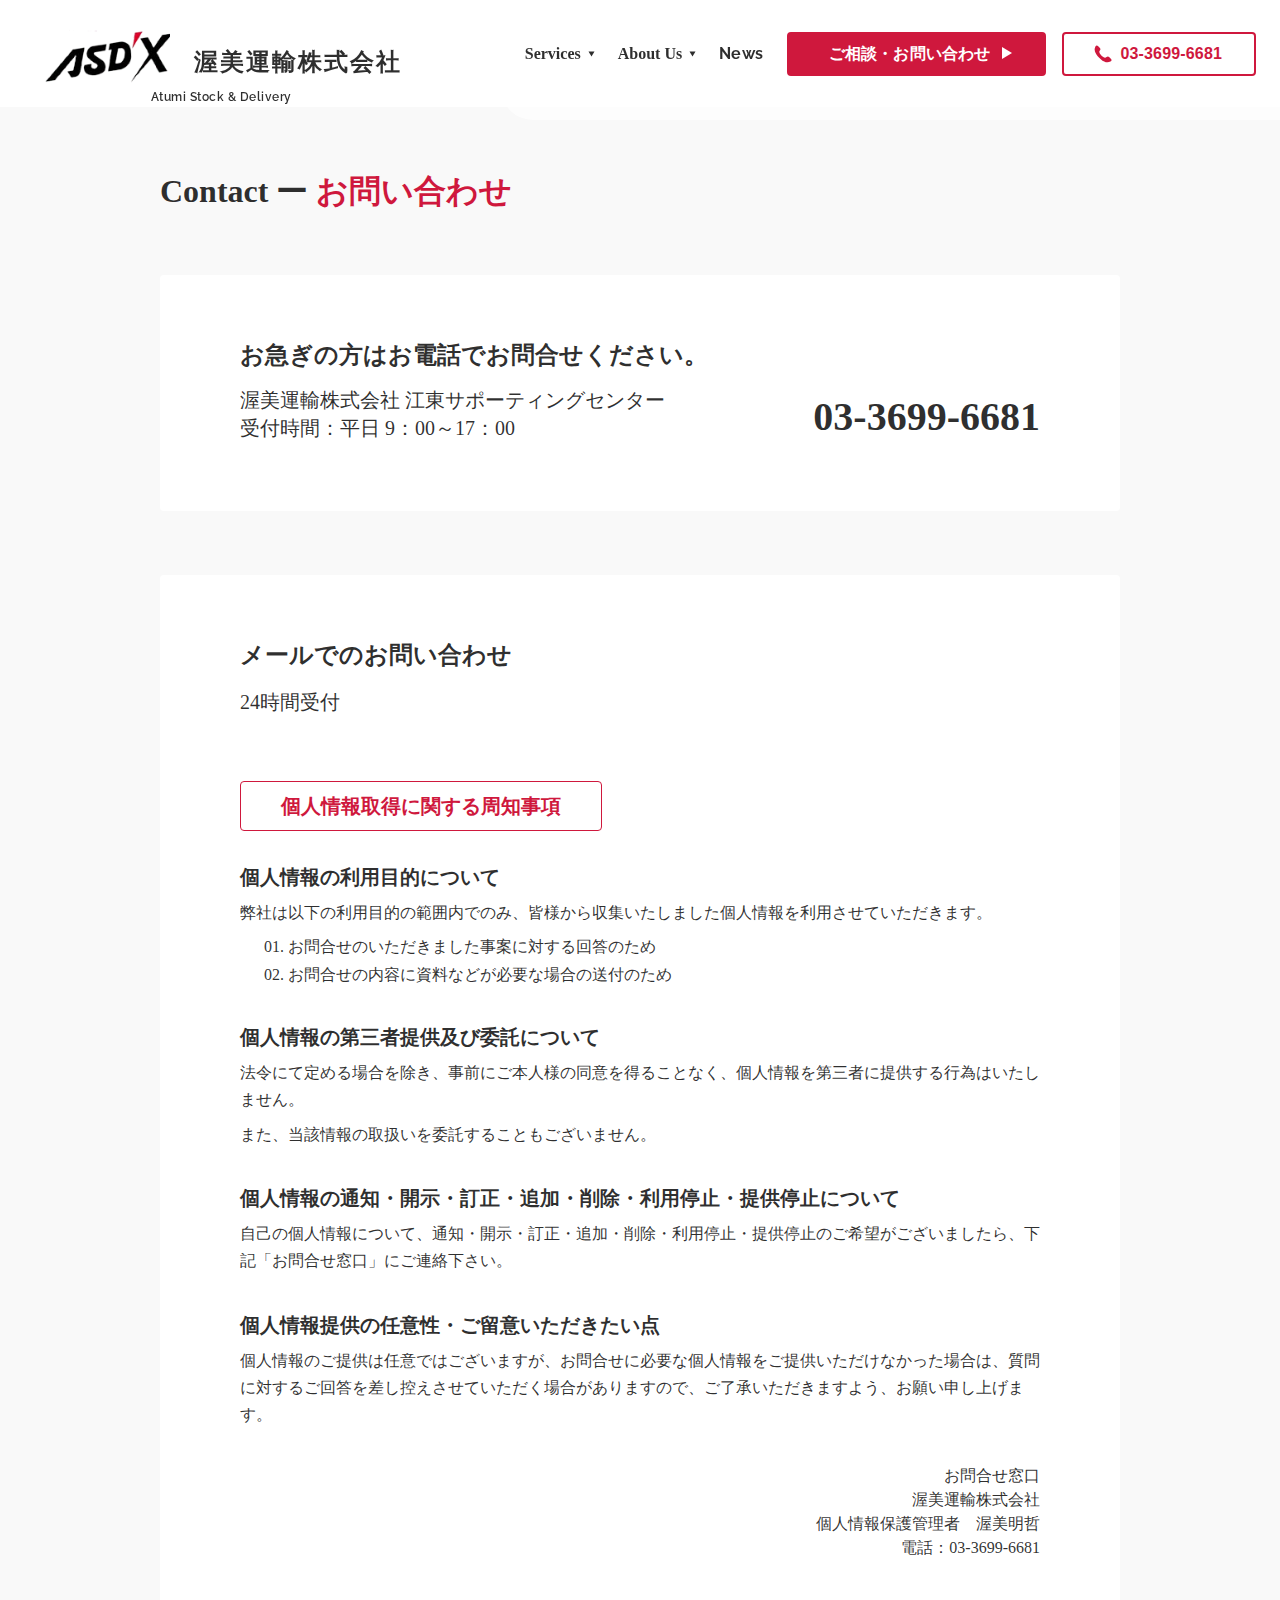
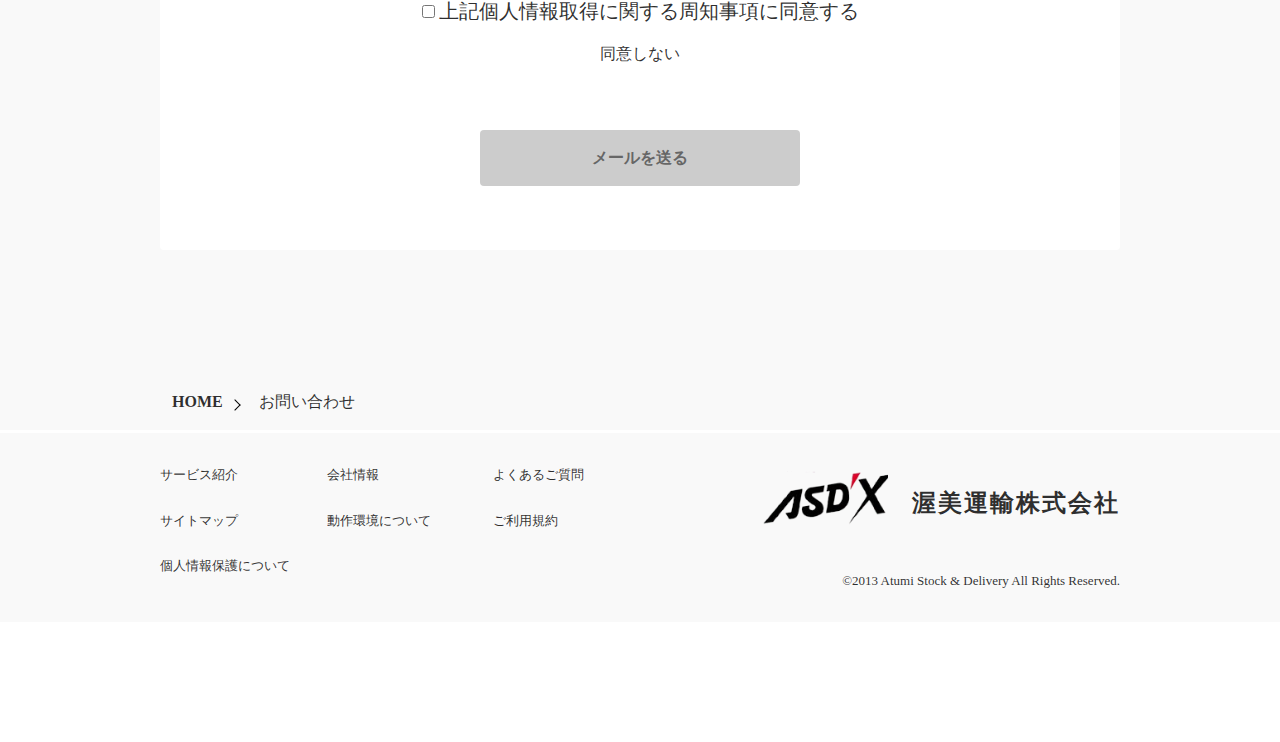
==== contact.html @ e39aa1f9 "Add faq and contact page." ====
<!DOCTYPE html>
<html lang="ja">
  <head>
    <meta charset="UTF-8" />
    <meta name="viewport" content="width=device-width, initial-scale=1.0" />
    <title>
      渥美運輸株式会社-ASD&#146;X 総合物流業 保管管理～梱包・発送（配送）まで
    </title>
    <link rel="stylesheet" href="css/style.css" />
  </head>
  <body>
    <header class="l-header">
      <a href="" class="c-headerLogo">
        <img
          class="c-headerLogo__img"
          src="img/logo.png"
          alt="渥美運輸株式会社-ASD&#146;X"
        />
        <span class="c-headerLogo__companyName">渥美運輸株式会社</span>
      </a>
      <nav class="c-headerNavPC" aria-label="PC用のメニュー" role="navigation">
        <ul class="c-headerNavPC__list">
          <li class="c-dropDownMenu">
            <button class="c-dropDownMenu__button">Services</button>

            <ul class="c-dropDownMenu__menu">
              <li class="c-dropDownMenu__list"><a href="#">サービス紹介</a></li>
              <li class="c-dropDownMenu__list">
                <a href="#">サービス提供実績</a>
              </li>
              <li class="c-dropDownMenu__list">
                <a href="#">交通安全への取り組み</a>
              </li>
            </ul>
          </li>
          <li class="c-dropDownMenu">
            <button class="c-dropDownMenu__button">About Us</button>
            <ul class="c-dropDownMenu__menu">
              <li class="c-dropDownMenu__list">
                <a href="#">ASD&#146;Xのミッション</a>
              </li>
              <li class="c-dropDownMenu__list"><a href="#">会社概要</a></li>
              <li class="c-dropDownMenu__list"><a href="#">沿革</a></li>
              <li class="c-dropDownMenu__list"><a href="#">採用情報</a></li>
            </ul>
          </li>
          <li><a href="">News</a></li>
          <li class="c-headerNavPC__buttons">
            <a href="/contact/" class="c-contactLink contact">ご相談・お問い合わせ</a>
            <a href="tel:03-3699-6681" class="c-contactLink tel"
              >03-3699-6681</a
            >
          </li>
        </ul>
      </nav>
      <button
        type="button"
        id="navButton"
        class="c-hamburgerNavButton"
        aria-expanded="false"
        aria-controls="headerNavSmart"
        aria-label="Toggle navigation"
      >
        <span class="c-hamburgerNavButton__bar"></span>
        <span class="c-hamburgerNavButton__bar"></span>
        <span class="c-hamburgerNavButton__bar"></span>
      </button>

      <nav
        id="headerNavSmart"
        class="c-headerNavSmart"
        aria-hidden="true"
        aria-label="スマートデバイス用のメニュー"
        role="navigation"
      >
        <div class="c-headerNavSmart__inner">
          <div class="c-headerNavSmart__buttons">
            <a href="/contact/" class="c-contactLink contact">ご相談・お問い合わせ</a>
            <a href="tel:03-3699-6681" class="c-contactLink tel"
              >03-3699-6681</a
            >
          </div>
          <ul class="c-headerNavSmart__mainLinks">
            <li class="c-accordionMenu">
              <h3 class="c-accordionMenu__header">
                <button
                  class="c-accordionMenu__trigger"
                  aria-controls="accordionMenu-services"
                  aria-expanded="false"
                >
                  Services<span class="c-accordionMenu__trigger-icon"></span>
                </button>
              </h3>
              <ul
                id="accordionMenu-services"
                class="c-accordionMenu__panel __close"
              >
                <li class="c-accordionMenu__panel-list">
                  <a href="#">サービス紹介</a>
                </li>
                <li class="c-accordionMenu__panel-list">
                  <a href="#">サービス提供実績</a>
                </li>
              </ul>
            </li>
            <li class="c-headerNavSmart__mainLinksList"><a href="">News</a></li>
            <li class="c-accordionMenu">
              <h3 class="c-accordionMenu__header">
                <button
                  class="c-accordionMenu__trigger"
                  aria-controls="accordionMenu-aboutUs"
                  aria-expanded="false"
                >
                  About Us<span class="c-accordionMenu__trigger-icon"></span>
                </button>
              </h3>
              <ul
                id="accordionMenu-aboutUs"
                class="c-accordionMenu__panel __close"
              >
                <li class="c-accordionMenu__panel-list">
                  <a href="#">ASD&#146;Xのミッション</a>
                </li>
                <li class="c-accordionMenu__panel-list">
                  <a href="#">会社概要</a>
                </li>
                <li class="c-accordionMenu__panel-list">
                  <a href="#">沿革</a>
                </li>
              </ul>
            </li>
          </ul>

          <ul class="c-headerNavSmart__subLinks">
            <li><a href="">よくあるご質問</a></li>
            <li><a href="">プライバシーポリシー</a></li>
            <li><a href="">採用情報</a></li>
          </ul>
        </div>
      </nav>
    </header>
    <main class="l-main">
      <section class="p-contact">
        <div class="l-container">
          <h1 class="p-contact-headding">
            Contact ー <span>お問い合わせ</span>
          </h1>
          <section class="p-contact__tel">
            <h2 class="p-contact__tel-headding">
              お急ぎの方はお電話でお問合せください。
            </h2>
            <div class="p-contact__tel-inner">
              <div class="p-contact__tel-reception">
                <p>渥美運輸株式会社 <br>江東サポーティングセンター</p>
                <p>受付時間：平日 9：00～17：00</p>
              </div>
              <div class="p-contact__tel-number">
                <a href="tel:03-3699-6681">03-3699-6681</a>
              </div>
            </div>
          </section>
          <section class="p-contact__mail">
            <h2 class="p-contact__mail-headding">
              メールでのお問い合わせ
            </h2>
            <div class="p-contact__mail-businessHour">24時間受付</div>
            <article class="p-contact__mail-policy">
              <h3 class="p-contact__mail-policy-heading">個人情報取得に関する周知事項</h3>
              <section>
                <h3>個人情報の利用目的について</h3>
                <p>弊社は以下の利用目的の範囲内でのみ、皆様から収集いたしました個人情報を利用させていただきます。</p>
                <ol>
                  <li>お問合せのいただきました事案に対する回答のため</li>
                  <li>お問合せの内容に資料などが必要な場合の送付のため</li>
                </ol>
              </section>
              <section>
                <h3>個人情報の第三者提供及び委託について</h3>
                <p>法令にて定める場合を除き、事前にご本人様の同意を得ることなく、個人情報を第三者に提供する行為はいたしません。</p>
                <p>また、当該情報の取扱いを委託することもございません。</p>
              </section>
              <section>
                <h3>個人情報の通知・開示・訂正・追加・削除・利用停止・提供停止について</h3>
                <p>自己の個人情報について、通知・開示・訂正・追加・削除・利用停止・提供停止のご希望がございましたら、下記「お問合せ窓口」にご連絡下さい。</p>
              </section>
              <section>
                <h3>個人情報提供の任意性・ご留意いただきたい点</h3>
                <p>個人情報のご提供は任意ではございますが、お問合せに必要な個人情報をご提供いただけなかった場合は、質問に対するご回答を差し控えさせていただく場合がありますので、ご了承いただきますよう、お願い申し上げます。<br></p>
              </section>
              <section style="text-align: right;">
                お問合せ窓口<br>
                渥美運輸株式会社<br>
                個人情報保護管理者　渥美明哲<br>
                電話：03-3699-6681<br>
              </section>
            </article>
            <div class="p-contact__mail-agreement">
              <div class="p-contact__mail-agreement-agree">
                <input id="agreement" type="checkbox" aria-describedby="agreementLabel">
                <label id="agreementLabel" for="agreement">上記個人情報取得に関する周知事項に同意する</label>
              </div>
              <div class="p-contact__mail-agreement-disagree">
                <a href="/">同意しない</a>
              </div>
            </div>
            <div class="p-contact__mail-send">
              <a href="mailto:customer@asdx.co.jp" class="p-contact__mail-send-button --disabled" id="sendButton" aria-disabled="true">メールを送る</a>
            </div>
          </section>
        </div>
      </section>
      <section class="p-contact__breadcrumb">
        <div class="l-container">
          <ul class="c-breadcrumb">
            <li><a href="http://asdx.co.local">HOME</a></li>
            <li>お問い合わせ</li>
          </ul>
          <script type="application/ld+json">{"@context":"http:\/\/schema.org","@type":"BreadcrumbList","itemListElement":[{"@type":"ListItem","position":1,"item":{"@id":"http:\/\/asdx.co.local","name":"HOME"}}]}</script>    
        </div>
      </section>
    </main>
    <footer class="l-footer">
      <div class="l-container">
        <div class="l-footer__row">
          <ul class="l-footer__nav">
            <li><a href="/product">サービス紹介</a></li>
            <li>
              <a href="/7premium">会社情報</a>
            </li>
            <li><a href="/faq">よくあるご質問</a></li>
            <li><a href="/sitemap">サイトマップ</a></li>
            <li><a href="/guide">動作環境について</a></li>
            <li><a href="/term">ご利用規約</a></li>
            <li>
              <a href="/privacy.html" target="_blank" rel="noopener"
                >個人情報保護について</a
              >
            </li>
          </ul>
          <div>
            <div class="l-footer__logo">
              <img
                class="c-headerLogo__img"
                src="img/logo.png"
                alt="渥美運輸株式会社-ASD&#146;X"
              /><span class="c-headerLogo__companyName">渥美運輸株式会社</span>
            </div>
            <p class="l-footer__copyright">
              ©2013 Atumi Stock & Delivery All Rights Reserved.
            </p>
          </div>
        </div>
      </div>
    </footer>
    <script
      src="https://code.jquery.com/jquery-3.7.1.slim.min.js"
      integrity="sha256-kmHvs0B+OpCW5GVHUNjv9rOmY0IvSIRcf7zGUDTDQM8="
      crossorigin="anonymous"
    ></script>
    <script src="js/lazysizes.min.js"></script>
    <script>
      $(function() {
        // Header vissibility controls
        let lastScrollTop = 0;

        $(window).scroll(function() {
          let currentScroll = $(this).scrollTop();

          if (currentScroll > lastScrollTop) {
            // 下にスクロールしている場合はヘッダーを非表示にする
            $(".l-header").addClass("hidden");
          } else {
            // 上にスクロールしている場合はヘッダーを表示する
            $(".l-header").removeClass("hidden");
          }

          lastScrollTop = currentScroll <= 0 ? 0 : currentScroll;
        });

        // Navigation controls
        const navButton = $("#navButton");
        const headerNavSmart = $("#headerNavSmart");

        navButton.on("click", function() {
          const expanded =
            navButton.attr("aria-expanded") === "true" ? "false" : "true";

          navButton.attr("aria-expanded", expanded);
          headerNavSmart.css("display", "block");

          headerNavSmart.attr(
            "aria-hidden",
            expanded === "true" ? "false" : "true"
          );
          if (expanded === "true") {
            $("body").addClass("modal-open");
          } else {
            $("body").removeClass("modal-open");
          }
        });

        $(".c-dropDownMenu__button")
          .focus(function() {
            $(this).siblings(".c-dropDownMenu__menu").addClass("focused");
          })
          .blur(function() {
            $(this).siblings(".c-dropDownMenu__menu").removeClass("focused");
          });

        // サブメニュー用
        $(".c-dropDownMenu__menu a")
          .focus(function() {
            $(this).parents(".c-dropDownMenu__menu").addClass("focused");
          })
          .blur(function() {
            $(this).parents(".c-dropDownMenu__menu").removeClass("focused");
          });

        $(".c-accordionMenu__trigger").on("click", function() {
          const controls = $(this).attr("aria-controls");
          const panel = $("#" + controls);
          const isOpen = $(this).attr("aria-expanded") === "true";

          if (isOpen) {
            // アコーディオンを閉じる
            $(this).attr("aria-expanded", "false");
            panel.addClass("__close");
          } else {
            // アコーディオンを開く
            $(this).attr("aria-expanded", "true");
            panel.removeClass("__close");
          }
        });
        $(".p-faq__list-accordion-trigger").on("click", function() {
          const controls = $(this).attr("aria-controls");
          const panel = $("#" + controls);
          const isOpen = $(this).attr("aria-expanded") === "true";

          if (isOpen) {
            // アコーディオンを閉じる
            $(this).attr("aria-expanded", "false");
            panel.addClass("--closed");
          } else {
            // アコーディオンを開く
            $(this).attr("aria-expanded", "true");
            panel.removeClass("--closed");
          }
        });

        // FAQ フラグを取得
        const questionId = getHashParam();
        if (questionId) {
          // フラグとaria-controlsが同じ値を持つボタンをクリックする
          $('button[aria-controls="' + questionId + '"]').click();
        }

        // メール同意ボタン
        const agreementCheckbox = $('#agreement');
        const sendButton = $('#sendButton');

        function updateAgreeButtonState() {
          if (agreementCheckbox.is(':checked')) {
            sendButton.removeClass('--disabled');
            sendButton.attr('href', 'mailto:customer@asdx.co.jp');
            sendButton.attr('aria-disabled', 'false');
          } else {
            sendButton.addClass('--disabled');
            sendButton.removeAttr('href');
            sendButton.attr('aria-disabled', 'true');
          }
        }

        agreementCheckbox.on('change', updateAgreeButtonState);
      });

      function getHashParam() {
        return window.location.hash.substring(1); // 先頭の#を削除して取得
      }
    </script>

  </body>
</html>
---- css/style.css ----
.c-accordionMenu {
  width: 100%;
  border-bottom: 1px solid #fff;
  margin-bottom: var(--base-size-12);
  position: relative;
}
.c-accordionMenu__header {
  font-weight: normal;
  font-size: var(--base-size-16);
}
.c-accordionMenu__panel {
  display: flex;
  height: auto;
  opacity: 1;
  visibility: visible;
  flex-direction: column;
  padding-left: var(--base-size-12);
}
.c-accordionMenu__panel-list {
  margin-bottom: var(--base-size-12);
}
.c-accordionMenu__panel-list a {
  color: #fff;
  font-size: var(--base-size-12);
  text-decoration: none;
}
.c-accordionMenu__panel.__close {
  height: 0;
  opacity: 0;
  visibility: hidden;
}
.c-accordionMenu__trigger {
  position: relative;
  color: #fff;
  width: 100%;
  height: 65px;
}
.c-accordionMenu__trigger-icon {
  position: absolute;
  top: 0;
  right: 1rem;
  bottom: 0;
  width: 10px;
  height: 10px;
  margin: auto;
  border: solid #fff;
  border-width: 2px 2px 0 0;
  transform: rotate(-45deg);
}
.c-accordionMenu__trigger[aria-expanded=true] .c-accordionMenu__trigger-icon {
  transform: rotate(135deg);
}

.c-breadcrumb {
  list-style: none;
  margin-top: var(--base-size-12);
}
.c-breadcrumb li {
  display: inline;
  position: relative;
}
.c-breadcrumb li:not(:last-child) {
  margin-right: var(--base-size-32);
  font-weight: 600;
}
.c-breadcrumb li:not(:last-child)::after {
  content: "";
  position: absolute;
  right: -16px;
  top: 8px;
  transform: translateY(-40%);
  width: var(--base-size-8);
  height: var(--base-size-8);
  border: solid #000;
  border-width: 1px 1px 0 0;
  transform: rotate(45deg);
}
.c-breadcrumb li a {
  color: inherit;
  text-decoration: none;
}

.c-button__link-cv {
  display: inline-block;
  text-align: center;
  vertical-align: middle;
  text-decoration: none;
  width: 420px;
  padding: var(--base-size-32) var(--base-size-64);
  font-size: var(--base-size-24);
  font-weight: bold;
  background-color: var(--c-bg-base);
  border-radius: var(--rounded-xs);
  border: 2px solid var(--c-border-lightest);
  color: var(--c-text-link-primary);
  cursor: pointer;
  position: relative;
  overflow: hidden;
  z-index: 1;
}
.c-button__link-cv::before {
  content: "";
  position: absolute;
  left: 0;
  top: 0;
  width: 100%;
  height: 100%;
  background-color: var(--c-general-primary);
  transform: translateX(-100%);
  transition: all 0.3s;
  z-index: -1;
}
.c-button__link-cv:hover, .c-button__link-cv:active, .c-button__link-cv:focus {
  color: var(--c-text-low-priority);
  border: 2px solid var(--c-border-lightest);
}
.c-button__link-cv:hover:before, .c-button__link-cv:active:before, .c-button__link-cv:focus:before {
  transform: translateX(0);
}
@media (max-width: 767px) {
  .c-button__link-cv {
    width: 100%;
  }
}
.c-button__link-white {
  padding: var(--base-size-16);
  text-decoration: none;
  border-radius: var(--rounded-xs);
  border: 1px solid var(--c-bg-secondary);
  height: var(--base-size-80);
  transition: all 0.25s ease;
  text-align: center;
  font-weight: 500;
}
.c-button__link-white span {
  font-weight: 600;
  word-spacing: nowrap;
  line-height: var(--base-size-48);
}
@media (max-width: 767px) {
  .c-button__link-white span {
    font-size: var(--base-size-12);
    line-height: var(--base-size-36);
  }
}
@media (max-width: 767px) {
  .c-button__link-white {
    padding: var(--base-size-12);
    height: var(--base-size-64);
  }
}
.c-button__link-white:hover {
  background-color: var(--c-bext-body);
}
.c-button__link-white:hover span {
  color: var(--c-text-low-priority) !important;
}
.c-button__link-textBox {
  cursor: pointer;
  display: inline-block;
  background-color: var(--c-bg-base);
  border-radius: var(--rounded-xs);
  box-shadow: 0 0 3px 2px var(--c-focus-shadow);
  padding: var(--base-size-12) var(--base-size-40) var(--base-size-12) var(--base-size-12);
  position: relative;
}
.c-button__link-textBox a {
  display: flex;
  text-decoration: none;
  align-items: center;
  justify-content: start;
}
.c-button__link-textBox-text {
  letter-spacing: 0.05em;
  overflow: hidden !important;
  display: -webkit-box;
  line-height: 2;
  text-overflow: ellipsis;
  -webkit-box-orient: vertical;
  -webkit-line-clamp: 2;
  box-sizing: border-box;
}
.c-button__link-textBox::after {
  content: "";
  position: absolute;
  right: var(--base-size-20);
  top: 45%;
  transform: translateY(-45%);
  width: 10px;
  height: 10px;
  border: solid #000;
  border-width: 2px 2px 0 0;
  transform: rotate(45deg);
}
.c-button__link-textBox:hover, .c-button__link-textBox:active, .c-button__link-textBox:focus {
  box-shadow: 0 0 6px 4px var(--c-focus-shadow);
}
.c-button__link-viewMore {
  display: inline-block;
  text-align: center;
  vertical-align: middle;
  text-decoration: none;
  padding: var(--base-size-16) var(--base-size-64);
  font-weight: bold;
  background-color: var(--c-bg-base);
  border: 2px solid var(--c-general-primary);
  border-radius: var(--rounded-xs);
  color: var(--c-text-link-primary);
  cursor: pointer;
  position: relative;
  overflow: hidden;
  z-index: 1;
  width: 320px;
}
.c-button__link-viewMore::before {
  content: "";
  position: absolute;
  left: 0;
  top: 0;
  width: 100%;
  height: 100%;
  background-color: var(--c-general-primary);
  transform: translateX(-100%);
  transition: all 0.3s;
  z-index: -1;
}
.c-button__link-viewMore:hover {
  color: #fff;
}
.c-button__link-viewMore:hover:before {
  transform: translateX(0);
}
@media (max-width: 767px) {
  .c-button__link-viewMore {
    width: 100%;
  }
}

.c-contactLink {
  display: inline-block;
  border-radius: var(--rounded-xs);
  cursor: pointer;
  white-space: nowrap;
}
.c-contactLink.contact, .c-contactLink.tel {
  text-decoration: none;
  text-align: center;
  font-family: sans-serif;
  border: 2px solid;
}
.c-contactLink.contact {
  color: var(--c-button-secondary);
  background-color: var(--c-button-primary);
  border-color: var(--c-button-primary);
  padding: 0.5em 2em 0.5em 2.5em;
}
.c-contactLink.contact::after {
  content: "";
  display: inline-block;
  line-height: 1;
  width: 0;
  height: 0;
  border-style: solid;
  border-color: transparent;
  border-width: 0.375em 0.64952em;
  border-left-color: currentColor;
  border-right: 0;
  margin-left: var(--base-size-12);
}
.c-contactLink.tel {
  color: var(--c-button-primary);
  background-color: var(--c-button-secondary);
  border-color: var(--c-button-primary);
  padding: 0.5em 2em 0.5em 3.5em;
  position: relative;
}
.c-contactLink.tel::before {
  content: "";
  display: inline-block;
  width: 20px;
  height: 20px;
  background-image: url("../img/telephone.svg");
  position: absolute;
  left: 15%;
  transform: translateX(-15%);
  top: 50%;
  transform: translateY(-50%);
}
.c-contactLink.tel::after {
  content: "";
  display: none;
}
.c-contactLink:hover {
  opacity: 0.7;
}
@media (max-width: 1119px) {
  .c-contactLink.contact, .c-contactLink.tel {
    border-radius: var(--rounded-xs);
    font-size: var(--base-size-12);
  }
  .c-contactLink.tel::before {
    width: var(--base-size-16);
    height: var(--base-size-16);
  }
}
@media (max-width: 991px) {
  .c-contactLink.contact {
    padding: 0.5em 2em 0.5em 2em;
  }
  .c-contactLink.contact::after {
    content: "";
    display: none;
  }
}

.c-dropDownMenu__button::after {
  content: "";
  display: inline-block;
  line-height: 1;
  width: 0;
  height: 0;
  border-style: solid;
  border-color: transparent;
  border-width: 0.1875em 0.32476em;
  border-left-color: currentColor;
  border-right: 0;
  margin-left: var(--base-size-8);
  position: relative;
  bottom: 2px;
  transform: rotate(90deg);
}
.c-dropDownMenu__list {
  margin: 0 var(--base-size-24);
  position: relative;
}
.c-dropDownMenu__list:not(:last-child)::after {
  content: "";
  position: absolute;
  width: 1px;
  height: var(--base-size-24);
  right: -32px;
  transform: rotate(32deg);
  background-color: var(--c-neutral-border);
}
.c-dropDownMenu__list:hover, .c-dropDownMenu__list:focus {
  opacity: 0.8;
}
.c-dropDownMenu:hover ul, .c-dropDownMenu:focus ul, .c-dropDownMenuul.focused {
  opacity: 1;
  visibility: visible;
}
.c-dropDownMenu__menu {
  background-color: #ffffff;
  border-radius: 0 0 var(--rounded-sm) var(--rounded-sm);
  display: flex !important;
  justify-content: center;
  padding: var(--base-size-24) var(--base-size-32);
  position: absolute;
  opacity: 0;
  top: var(--base-size-64);
  transition: 0.6s;
  visibility: hidden;
}
.c-dropDownMenu__menu:hover, .c-dropDownMenu__menu:focus, .c-dropDownMenu__menu.focused {
  opacity: 1;
  visibility: visible;
}
.c-dropDownMenu__menu::before {
  content: "";
  width: var(--base-size-36);
  height: 1px;
  top: 0;
  left: var(--base-size-24);
  transform: rotate(45deg);
  background-color: var(--c-general-primary);
  position: absolute;
}
@media (max-width: 1119px) {
  .c-dropDownMenu__list {
    font-size: var(--base-size-12);
    margin: 0 var(--base-size-12);
  }
  .c-dropDownMenu__list:not(:last-child)::after {
    content: "";
    height: var(--base-size-16);
    top: 4px;
    right: -20px;
    transform: rotate(32deg);
    background-color: var(--c-neutral-border);
  }
  .c-dropDownMenu__menu {
    padding: var(--base-size-24) var(--base-size-16);
  }
}

.c-headerLogo {
  align-items: center;
  display: flex;
  margin-left: var(--base-size-40);
  margin-top: var(--base-size-24);
  position: relative;
  text-decoration: none;
}
.c-headerLogo__companyName {
  display: inline-block;
  font-size: var(--base-size-24);
  font-weight: 600;
  letter-spacing: 2px;
  white-space: nowrap;
}
.c-headerLogo__img {
  display: inline-block;
  width: 130px;
  margin-right: var(--base-size-24);
}
.c-headerLogo::after {
  content: "Atumi Stock & Delivery";
  display: block;
  font-family: var(--font-heading);
  font-size: var(--base-size-12);
  font-weight: 600;
  letter-spacing: 0.5px;
  position: absolute;
  top: var(--base-size-64);
  text-align: center;
  width: 100%;
}
@media (max-width: 1119px) {
  .c-headerLogo {
    margin-left: var(--base-size-12);
    margin-top: var(--base-size-12);
  }
  .c-headerLogo__companyName {
    font-size: var(--base-size-20);
    letter-spacing: 1px;
  }
  .c-headerLogo__img {
    width: 100px;
    margin-right: var(--base-size-16);
  }
  .c-headerLogo::after {
    top: var(--base-size-48);
  }
}
@media (max-width: 991px) {
  .c-headerLogo {
    margin-top: var(--base-size-8);
  }
  .c-headerLogo__companyName {
    font-size: var(--base-size-16);
    letter-spacing: 0.5px;
  }
  .c-headerLogo__img {
    width: 90px;
    margin-right: var(--base-size-12);
  }
  .c-headerLogo::after {
    display: none;
  }
}

.c-hamburgerNavButton {
  display: none;
  width: 32px;
  height: 32px;
  position: relative;
  z-index: 3;
  transition: all 0.5s;
}
.c-hamburgerNavButton__bar {
  display: block;
  background-color: var(--c-bext-body);
  border-radius: 1px;
  height: 2px;
  width: 100%;
}
.c-hamburgerNavButton__bar:not(:last-child) {
  margin-bottom: 9px;
}
.c-hamburgerNavButton[aria-expanded=true] span {
  background-color: var(--c-button-primary);
  position: absolute;
  top: var(--base-size-16);
  transition: all 0.3s ease;
  width: 90%;
}
.c-hamburgerNavButton[aria-expanded=true] span:nth-child(1) {
  transform: rotate(45deg);
}
.c-hamburgerNavButton[aria-expanded=true] span:nth-child(2) {
  display: none;
}
.c-hamburgerNavButton[aria-expanded=true] span:nth-child(3) {
  transform: rotate(135deg);
}
@media (max-width: 991px) {
  .c-hamburgerNavButton {
    display: block;
    position: fixed;
    top: var(--base-size-24);
    right: var(--base-size-24);
  }
}
@media (max-width: 767px) {
  .c-hamburgerNavButton {
    top: var(--base-size-16);
  }
}

.c-headerNavSmart {
  background: rgba(0, 0, 0, 0.8);
  display: none;
  left: 0;
  opacity: 0;
  position: fixed;
  top: 0;
  width: 100%;
  height: 100%;
  z-index: 2;
  transition: opacity 0.3s linear;
}
.c-headerNavSmart__inner {
  left: 0;
  width: 100%;
  margin-top: var(--base-size-64);
}
.c-headerNavSmart__buttons {
  margin-top: var(--base-size-24);
  display: grid;
  grid-template-columns: 1fr 1fr;
  gap: var(--base-size-24);
}
.c-headerNavSmart__mainLinks {
  margin-top: var(--base-size-24);
  padding: 0 var(--base-size-12);
}
.c-headerNavSmart__mainLinksList {
  width: 100%;
  border-bottom: 1px solid #fff;
  position: relative;
}
.c-headerNavSmart__mainLinksList a {
  display: block;
  color: #fff;
  height: 65px;
  line-height: 65px;
  text-decoration: none;
  position: relative;
}
.c-headerNavSmart__mainLinksList a:active {
  color: var(--c-text-link-primary);
}
.c-headerNavSmart__subLinks {
  padding: 0 var(--base-size-12);
  margin-top: var(--base-size-48);
}
.c-headerNavSmart__subLinks li {
  width: 100%;
  padding: var(--base-size-12) 0;
}
.c-headerNavSmart__subLinks a {
  display: block;
  color: #fff;
  text-decoration: none;
}
.c-headerNavSmart__subLinks a:active {
  color: var(--c-text-link-primary);
}
.c-headerNavSmart[aria-hidden=false] {
  opacity: 1;
}
@media (max-width: 991px) {
  .c-headerNavSmart__inner {
    padding: var(--base-size-12);
  }
  .c-headerNavSmart__buttons {
    gap: var(--base-size-12);
  }
}

.c-headerNavPC {
  background: rgba(255, 255, 255, 0.7);
  border-radius: 0 0 0 var(--rounded-xl);
  height: var(--header-height);
  padding: 0 var(--base-size-24);
  position: fixed;
  right: 0;
  top: 0;
  transition: all 0.5s;
}
.c-headerNavPC__buttons {
  display: flex;
  gap: var(--base-size-16);
}
.c-headerNavPC__list {
  padding: var(--base-size-32) 0;
  font-size: var(--base-size-16);
  font-weight: 700;
  white-space: nowrap;
}
.c-headerNavPC ul {
  align-items: center;
  display: flex;
  gap: var(--base-size-24);
  justify-content: space-around;
}
.c-headerNavPC ul li {
  position: relative;
}
.c-headerNavPC ul li a {
  font-family: var(--font-heading);
  letter-spacing: 0.01em;
  text-decoration: none;
  white-space: nowrap;
}
.c-headerNavPC ul li a:hover + ul {
  display: block;
}
.c-headerNavPC ul li a:hover, .c-headerNavPC ul li a:focus,
.c-headerNavPC ul li button:hover,
.c-headerNavPC ul li button:focus {
  opacity: 0.8;
}
@media (max-width: 991px) {
  .c-headerNavPC {
    display: none;
  }
}

.c-lazysizes {
  opacity: 0;
  transition: opacity 2s;
}
.c-lazysizes.lazyloaded {
  opacity: 1;
}

.c-progressSteps {
  position: relative;
  margin: 0;
  padding: 0;
  display: flex;
  flex-wrap: wrap;
  justify-content: space-between;
}
.c-progressSteps li {
  position: relative;
  list-style-type: none;
  text-align: center;
  text-transform: uppercase;
  width: 33.333%;
  color: #999999;
  font-weight: bold;
  counter-increment: steps;
}
.c-progressSteps li:before {
  display: block;
  width: 26px;
  height: 26px;
  margin: 7px auto 20px auto;
  content: "";
  line-height: 26px;
  font-size: 12px;
  text-align: center;
  border-radius: 50%;
  background-color: #F5F5F5;
  content: counter(steps);
  position: relative;
  z-index: 1;
}
.c-progressSteps li:after {
  position: absolute;
  top: 15px;
  left: -50%;
  width: 100%;
  height: 2px;
  content: "";
  background-color: #F5F5F5;
}
.c-progressSteps li:first-child:after {
  content: none;
}
.c-progressSteps li.active, .c-progressSteps li.complete {
  color: #29C4B7;
}
.c-progressSteps li.active:before, .c-progressSteps li.complete:before {
  background-color: #29C4B7;
  color: #FFF;
}
.c-progressSteps li.active:after, .c-progressSteps li.complete:after {
  background-color: #29C4B7;
}

*,
*::before,
*::after {
  margin: 0;
  padding: 0;
  box-sizing: border-box;
}

:where([hidden]:not([hidden=until-found])) {
  display: none !important;
}

:where(html) {
  -webkit-text-size-adjust: none;
  color-scheme: dark light;
  -moz-tab-size: 2;
    -o-tab-size: 2;
       tab-size: 2;
}

@media (prefers-reduced-motion: no-preference) {
  :where(html:focus-within) {
    scroll-behavior: smooth;
  }
}
:where(body) {
  line-height: 1.5;
  font-family: system-ui, sans-serif;
  -webkit-font-smoothing: antialiased;
}

:where(button) {
  all: unset;
}

:where(input, button, textarea, select) {
  font: inherit;
  color: inherit;
}

:where(textarea) {
  resize: vertical;
  resize: block;
}

:where(button, label, select, summary, [role=button], [role=option]) {
  cursor: pointer;
}

:where(:disabled) {
  cursor: not-allowed;
}

:where(label:has(> input:disabled), label:has(+ input:disabled)) {
  cursor: not-allowed;
}

:where(a) {
  color: inherit;
  text-underline-offset: 0.2ex;
}

:where(ul, ol) {
  list-style: none;
}

:where(img, svg, video, canvas, audio, iframe, embed, object) {
  display: block;
}

:where(img, picture, svg, video) {
  max-inline-size: 100%;
  block-size: auto;
}

:where(p, h1, h2, h3, h4, h5, h6) {
  overflow-wrap: break-word;
}

:where(h1, h2, h3) {
  line-height: calc(1em + 0.5rem);
  text-wrap: balance;
}

:where(hr) {
  border: none;
  border-block-start: 1px solid;
  color: inherit;
  block-size: 0;
  overflow: visible;
}

:where(:focus-visible) {
  outline: 3px solid CanvasText;
  box-shadow: 0 0 0 5px Canvas;
  outline-offset: 1px;
}

:where(:focus-visible, :target) {
  scroll-margin-block: 8vh;
}

:where(.visually-hidden:not(:focus-within, :active)) {
  -webkit-clip-path: inset(50%) !important;
          clip-path: inset(50%) !important;
  height: 1px !important;
  width: 1px !important;
  overflow: hidden !important;
  position: absolute !important;
  white-space: nowrap !important;
  border: 0 !important;
}

* {
  color: var(--c-bext-body);
  font-family: --font-base;
  box-sizing: border-box;
}

body.modal-open {
  overflow: hidden;
}

@font-face {
  font-family: "Raleway";
  src: url("/fonts/Raleway-VariableFont_wght.ttf") format("truetype");
}
:root {
  --font-base: Noto Sans JP, sans-serif, "Hiragino Sans", Meiryo;
  --font-heading: "Raleway", sans-serif;
}

:root {
  --c-red-100: #cf183d;
  --c-red-200: #dc2851;
  --c-red-300: #e93b64;
  --c-red-400: #f1557e;
  --c-red-500: #f66e97;
  --c-black-000: #000000;
  --c-black-100: #111111;
  --c-black-200: #222222;
  --c-black-300: #333333;
  --c-black-400: #444444;
  --c-black-500: #555555;
  --c-black-600: #666666;
  --c-black-700: #777777;
  --c-black-800: #888888;
  --c-black-100: #111111;
  --c-black-200: #222222;
  --c-black-300: #333333;
  --c-black-400: #444444;
  --c-black-500: #555555;
  --c-black-600: #666666;
  --c-black-700: #777777;
  --c-black-800: #888888;
  --c-black-900: #999999;
  --c-gray-100: #f5f9fc;
  --c-gray-200: #f9f9f9;
  --c-gray-300: #edf2f7;
  --c-gray-400: #e4edf4;
  --c-gray-500: #d6e3ed;
  --c-gray-600: #acbcc7;
  --c-gray-700: #8f9faa;
  --c-gray-800: #65717b;
  --c-general-primary: var(--c-red-100);
  --c-button-primary: var(--c-red-100);
  --c-button-primary-hover: var(--c-red-200);
  --c-button-secondary: #fff;
  --c-bext-body: #000000d1;
  --c-text-low-priority: #fff;
  --c-text-lower-priority: var(--c-gray-800);
  --c-text-link-primary: var(--c-red-100);
  --c-bg-base: #fff;
  --c-bg-neutral: var(--c-gray-300);
  --c-bg-neutral-lighter: var(--c-gray-200);
  --c-bg-neutral-lightest: var(--c-gray-100);
  --c-bg-primary: var(--c-red-100);
  --c-bg-primary-lighter: var(--c-red-200);
  --c-bg-primary-lightest: var(--c-red-100);
  --c-bg-secondary: #172338;
  --c-neutral-border: var(--c-gray-500);
  --c-neutral-border-lighter: var(--c-gray-400);
  --c-focus-shadow: #e9edef;
  --c-border-primary: var(--c-red-100);
  --c-border-lightest: #fff;
  --c-neutral-border-lighter: var(--c-gray-400);
  color-scheme: light;
}

:root {
  --base-size-4: 0.25rem;
  --base-size-8: 0.5rem;
  --base-size-12: 0.75rem;
  --base-size-16: 1rem;
  --base-size-20: 1.25rem;
  --base-size-24: 1.5rem;
  --base-size-28: 1.75rem;
  --base-size-32: 2rem;
  --base-size-36: 2.25rem;
  --base-size-40: 2.5rem;
  --base-size-44: 2.75rem;
  --base-size-48: 3rem;
  --base-size-64: 4rem;
  --base-size-80: 5rem;
  --base-size-96: 6rem;
  --base-size-112: 7rem;
  --base-size-128: 8rem;
  --header-height: 120px;
  --rounded-xs: 4px;
  --rounded-sm: 7px;
  --rounded-md: 10px;
  --rounded-lg: 14px;
  --rounded-xl: 2rem;
  --rounded-full: 99rem;
  --rounded-publication: 25%;
}

.l-container {
  max-width: 960px;
  margin-left: auto;
  margin-right: auto;
}
.l-container__columns {
  display: flex;
  justify-content: space-between;
}
@media (max-width: 991px) {
  .l-container__columns {
    display: block;
  }
}
.l-container__common {
  padding: 0px 40px;
  margin: 0px auto;
}
@media (max-width: 568px) {
  .l-container__common {
    padding: 0px 20px;
  }
}
@media (max-width: 767px) {
  .l-container__common {
    padding: 0px 25px;
  }
}
@media (max-width: 1119px) {
  .l-container__common {
    max-width: 100%;
  }
}
.l-container__grid {
  display: grid;
}
.l-container__grid-column3 {
  grid-template-columns: repeat(3, 1fr);
  grid-gap: 2.2em 1.8em;
}
@media (max-width: 568px) {
  .l-container__grid-column3 {
    grid-gap: 2em 1.2em;
  }
}
@media (max-width: 991px) {
  .l-container__grid-column3 {
    grid-template-columns: repeat(2, 1fr);
    grid-gap: 2em 1.7em;
  }
}
@media (max-width: 1119px) {
  .l-container__grid-column3 {
    grid-template-columns: repeat(3, 1fr);
    grid-gap: 2.2em 1.2em;
  }
}
@media (max-width: 767px) {
  .l-container__undo {
    padding: 0px -20px;
  }
}
.l-container__wide {
  max-width: 1200px;
}

.l-footer {
  background: var(--c-bg-neutral-lighter);
  padding: var(--base-size-32) 0;
}
.l-footer__copyright {
  margin-top: 30px;
  font-size: 0.8125rem;
  text-align: right;
}
@media (max-width: 991px) {
  .l-footer__copyright {
    text-align: center;
  }
}
.l-footer__row {
  display: grid;
  grid-template-columns: repeat(2, 50%);
  grid-template-rows: auto;
}
@media (max-width: 991px) {
  .l-footer__row {
    grid-template-columns: 1fr;
    row-gap: var(--base-size-32);
  }
}
.l-footer__logo {
  display: flex;
  align-items: center;
  justify-content: flex-end;
}
@media (max-width: 991px) {
  .l-footer__logo {
    justify-content: center;
  }
}
.l-footer__nav {
  list-style: none;
  padding: 0;
  display: grid;
  grid-template-columns: repeat(3, 1fr);
  grid-template-rows: auto;
  font-size: 0.8125rem;
  row-gap: 12px;
  -moz-column-gap: 20px;
       column-gap: 20px;
}
.l-footer__nav a {
  text-decoration: none;
}
@media (max-width: 1119px) {
  .l-footer__nav a:hover, .l-footer__nav a:focus {
    text-decoration: underline;
  }
}
@media (max-width: 1119px) {
  .l-footer__nav {
    grid-template-columns: repeat(2, 1fr);
    padding: 0 var(--base-size-12);
  }
}
@media (max-width: 1119px) {
  .l-footer {
    padding: var(--base-size-32) var(--base-size-24) var(--base-size-40);
  }
}

.l-header {
  background-color: rgba(0, 0, 0, 0);
  align-items: center;
  display: flex;
  justify-content: space-between;
  overflow: visible;
  position: sticky;
  top: 0;
  width: 100%;
  margin-top: -120px;
  transition: all 0.5s;
  z-index: 2;
}
.l-header.hidden {
  top: -120px;
}
.l-header.hidden .c-headerNavPC,
.l-header.hidden #navButton {
  top: -120px;
}
@media (max-width: 767px) {
  .l-header {
    height: var(--base-size-64);
  }
}

.p-contact {
  background-color: var(--c-bg-neutral-lighter);
  margin-top: var(--base-size-128);
  padding: var(--base-size-64) 0;
}
.p-contact__breadcrumb {
  background-color: var(--c-bg-neutral-lighter);
  border-bottom: 3px solid var(--c-border-lightest);
  padding: var(--base-size-64) 0 var(--base-size-16) var(--base-size-24);
}
@media (max-width: 1119px) {
  .p-contact {
    padding: var(--base-size-64) var(--base-size-24);
    width: 100%;
  }
}
.p-contact-headding {
  font-size: var(--base-size-32);
}
.p-contact-headding span {
  color: var(--c-general-primary);
}
.p-contact-headding br {
  display: none;
}
@media (max-width: 991px) {
  .p-contact-headding br {
    display: block;
  }
}
@media (max-width: 991px) {
  .p-contact-headding {
    font-size: var(--base-size-24);
  }
}
.p-contact__tel {
  background-color: var(--c-bg-base);
  border-radius: var(--rounded-xs);
  padding: var(--base-size-64) var(--base-size-80);
  margin-top: var(--base-size-64);
}
@media (max-width: 1119px) {
  .p-contact__tel {
    padding: var(--base-size-64) var(--base-size-24);
  }
}
.p-contact__tel-inner {
  display: flex;
  margin-top: var(--base-size-16);
  justify-content: space-between;
}
@media (max-width: 1119px) {
  .p-contact__tel-inner {
    flex-direction: column;
  }
}
.p-contact__tel-reception p {
  font-size: var(--base-size-20);
  line-height: 1.7rem;
}
@media (max-width: 1119px) {
  .p-contact__tel-reception p {
    font-size: var(--base-size-16);
  }
}
.p-contact__tel-reception p br {
  display: none;
}
@media (max-width: 1119px) {
  .p-contact__tel-reception p br {
    display: block;
  }
}
@media (max-width: 1119px) {
  .p-contact__tel-number {
    margin-top: var(--base-size-32);
  }
}
.p-contact__tel-number a {
  font-size: var(--base-size-40);
  font-weight: 600;
  text-decoration: none;
}
@media (max-width: 1119px) {
  .p-contact__tel-number a {
    font-size: var(--base-size-36);
  }
}
.p-contact__tel-number a:hover, .p-contact__tel-number a:focus {
  opacity: 0.8;
}
.p-contact__mail {
  background-color: var(--c-bg-base);
  border-radius: var(--rounded-xs);
  padding: var(--base-size-64) var(--base-size-80);
  margin-top: var(--base-size-64);
}
@media (max-width: 1119px) {
  .p-contact__mail {
    padding: var(--base-size-64) var(--base-size-24);
  }
}
.p-contact__mail-agreement-agree {
  text-align: center;
}
.p-contact__mail-agreement-agree input[type=text], .p-contact__mail-agreement-agree label {
  font-size: var(--base-size-20);
}
@media (max-width: 991px) {
  .p-contact__mail-agreement-agree input[type=text], .p-contact__mail-agreement-agree label {
    font-size: var(--base-size-16);
  }
}
.p-contact__mail-agreement-agree input[type=text]:hover, .p-contact__mail-agreement-agree label:hover {
  opacity: 0.8;
}
.p-contact__mail-agreement-disagree {
  text-align: center;
}
.p-contact__mail-agreement-disagree a {
  display: inline-block;
  font-size: var(--base-size-16);
  margin-top: var(--base-size-16);
  text-decoration: none;
}
@media (max-width: 991px) {
  .p-contact__mail-agreement-disagree a {
    font-size: 14px;
  }
}
.p-contact__mail-agreement-disagree a:hover {
  opacity: 0.8;
}
.p-contact__mail-businessHour {
  font-size: var(--base-size-20);
  margin-top: var(--base-size-16);
}
@media (max-width: 1119px) {
  .p-contact__mail-businessHour {
    font-size: var(--base-size-16);
  }
}
.p-contact__mail-policy {
  margin-top: var(--base-size-64);
}
.p-contact__mail-policy h3 {
  font-size: var(--base-size-20);
  margin-bottom: var(--base-size-8);
}
@media (max-width: 1119px) {
  .p-contact__mail-policy h3 {
    font-size: var(--base-size-16);
  }
}
.p-contact__mail-policy ol {
  list-style: decimal-leading-zero;
  margin-left: var(--base-size-48);
}
.p-contact__mail-policy ol li {
  margin-bottom: var(--base-size-4);
}
.p-contact__mail-policy section {
  margin-bottom: var(--base-size-36);
}
.p-contact__mail-policy p {
  line-height: 1.7rem;
  margin-bottom: var(--base-size-8);
}
.p-contact__mail-policy-heading {
  display: inline-block;
  border: 1px solid var(--c-general-primary);
  background-color: var(--c-button-secondary);
  border-color: var(--c-button-primary);
  color: var(--c-general-primary);
  padding: 0.5em 2em 0.5em 2em;
  margin-bottom: var(--base-size-32) !important;
  border-radius: var(--rounded-xs);
  white-space: nowrap;
}
@media (max-width: 1119px) {
  .p-contact__mail-policy-heading {
    font-size: var(--base-size-16) !important;
    padding: var(--base-size-12) var(--base-size-16);
  }
}
.p-contact__mail-send {
  margin-top: var(--base-size-64);
  text-align: center;
}
.p-contact__mail-send-button {
  display: inline-block;
  text-align: center;
  vertical-align: middle;
  text-decoration: none;
  padding: var(--base-size-16) var(--base-size-64);
  font-weight: bold;
  background-color: var(--c-general-primary);
  border-radius: var(--rounded-xs);
  color: var(--c-button-secondary);
  cursor: pointer;
  position: relative;
  overflow: hidden;
  z-index: 1;
  width: 320px;
}
@media (max-width: 991px) {
  .p-contact__mail-send-button {
    width: 100%;
  }
}
.p-contact__mail-send-button.--disabled {
  background-color: #cccccc;
  color: #666666;
  pointer-events: none;
}
.p-contact__mail-send-button:hover {
  opacity: 0.8;
}

.p-faq__breadcrumb {
  background-color: var(--c-bg-base);
  padding: var(--base-size-64) 0 var(--base-size-16) 0;
}
@media (max-width: 1119px) {
  .p-faq__breadcrumb {
    padding: var(--base-size-64) 0 var(--base-size-16) var(--base-size-24);
  }
}
.p-faq__contact {
  padding: var(--base-size-64) 0;
}
@media (max-width: 1119px) {
  .p-faq__contact {
    padding: var(--base-size-64) var(--base-size-24);
    width: 100%;
  }
}
.p-faq__contact-link-textBox {
  cursor: pointer;
  display: inline-block;
  background-color: var(--c-bg-primary);
  border-radius: var(--rounded-xs);
  box-shadow: 0 0 3px 2px var(--c-focus-shadow);
  padding: var(--base-size-12) var(--base-size-40) var(--base-size-12) var(--base-size-12);
  position: relative;
  width: 100%;
}
.p-faq__contact-link-textBox a {
  display: flex;
  text-decoration: none;
  align-items: center;
  justify-content: start;
}
.p-faq__contact-link-textBox-text {
  color: var(--c-text-low-priority);
  font-size: var(--base-size-20);
  font-weight: 600;
  letter-spacing: 0.05em;
  overflow: hidden !important;
  display: -webkit-box;
  line-height: 2;
  text-overflow: ellipsis;
  -webkit-box-orient: vertical;
  -webkit-line-clamp: 2;
  box-sizing: border-box;
  width: 100%;
  text-align: center;
}
.p-faq__contact-link-textBox::after {
  content: "";
  position: absolute;
  right: var(--base-size-20);
  top: 45%;
  transform: translateY(-45%);
  width: 10px;
  height: 10px;
  border: solid var(--c-text-low-priority);
  border-width: 2px 2px 0 0;
  transform: rotate(45deg);
}
.p-faq__contact-link-textBox:hover, .p-faq__contact-link-textBox:active, .p-faq__contact-link-textBox:focus {
  box-shadow: 0 0 6px 4px var(--c-focus-shadow);
  opacity: 0.8;
}
.p-faq__list {
  background-color: var(--c-bg-neutral-lighter);
  padding: var(--base-size-64) 0;
  margin-top: var(--base-size-128);
}
@media (max-width: 1119px) {
  .p-faq__list {
    padding: var(--base-size-64) var(--base-size-24);
    width: 100%;
  }
}
.p-faq__list-headding {
  font-size: var(--base-size-32);
}
.p-faq__list-headding span {
  color: var(--c-general-primary);
}
.p-faq__list-headding br {
  display: none;
}
@media (max-width: 991px) {
  .p-faq__list-headding br {
    display: block;
  }
}
@media (max-width: 991px) {
  .p-faq__list-headding {
    font-size: var(--base-size-24);
  }
}
.p-faq__list-accordion {
  width: 100%;
  margin-bottom: var(--base-size-12);
  position: relative;
  cursor: pointer;
  display: inline-block;
  background-color: var(--c-bg-base);
  border-radius: var(--rounded-xs);
  box-shadow: 0 0 3px 2px var(--c-focus-shadow);
  padding: var(--base-size-16) var(--base-size-16) var(--base-size-16) var(--base-size-16);
  position: relative;
}
@media (max-width: 991px) {
  .p-faq__list-accordion {
    padding: var(--base-size-32) var(--base-size-16) var(--base-size-32) var(--base-size-16);
  }
}
.p-faq__list-accordion-question {
  color: var(--c-bext-body);
  font-weight: 600;
  font-size: var(--base-size-24);
}
.p-faq__list-accordion-trigger {
  position: relative;
  color: #000;
  width: 100%;
  height: 65px;
  line-height: 1.5;
  display: flex;
  align-items: center;
  background: none;
  border: none;
  text-align: left;
  text-wrap: wrap;
  padding-right: var(--base-size-32);
  cursor: pointer;
}
@media (max-width: 991px) {
  .p-faq__list-accordion-trigger {
    font-size: var(--base-size-20);
  }
}
.p-faq__list-accordion-trigger-icon {
  position: absolute;
  top: 50%;
  right: 0;
  width: 10px;
  height: 10px;
  margin: auto;
  border: solid #000;
  border-width: 2px 2px 0 0;
  transform: rotate(-45deg);
  transition: transform 0.3s;
}
.p-faq__list-accordion-trigger[aria-expanded=true] .p-faq__list-accordion-trigger-icon {
  transform: rotate(135deg);
}
.p-faq__list-accordion-answer {
  display: flex;
  flex-direction: column;
  height: auto;
  opacity: 1;
  visibility: visible;
  margin-top: var(--base-size-12);
  padding-bottom: var(--base-size-12);
  padding-top: var(--base-size-12);
}
.p-faq__list-accordion-answer.--closed {
  height: 0;
  opacity: 0;
  visibility: hidden;
  padding: 0;
  margin-top: 0;
}
.p-faq__list-accordions {
  margin-top: var(--base-size-64);
}

.p-top__hero {
  align-items: center;
  background: url(../img/hero.png) no-repeat;
  background-position: center, center;
  background-size: cover;
  display: flex;
  flex-direction: row;
  flex-wrap: wrap;
  justify-content: start;
  height: calc(100svh + var(--base-size-32));
  padding-left: var(--base-size-64);
  width: 100%;
}
.p-top__hero-titleEn {
  color: var(--c-text-low-priority);
  font-size: clamp(var(--base-size-32), 1vw, var(--base-size-64));
  font-weight: 700;
  letter-spacing: 0.05em;
}
@media (max-width: 991px) {
  .p-top__hero-titleEn {
    font-size: var(--base-size-16);
  }
}
.p-top__hero-titleJp {
  color: var(--c-text-low-priority);
  font-size: clamp(40px, 2.9vw, 80px);
  font-weight: 700;
  line-height: 1.4;
  letter-spacing: 0.4rem;
  margin-bottom: var(--base-size-32);
}
@media (max-width: 991px) {
  .p-top__hero-titleJp {
    margin-bottom: var(--base-size-16);
  }
}
@media (max-width: 991px) {
  .p-top__hero {
    height: calc(100svh + var(--base-size-64));
    padding: 0 15px;
  }
}
.p-top__about {
  padding: var(--base-size-64) 0;
}
.p-top__about-bottomLinks {
  margin-top: var(--base-size-64);
  gap: var(--base-size-12);
  max-width: 40vw;
  display: grid;
  grid-template-columns: 1fr 1fr 1fr;
}
@media (max-width: 991px) {
  .p-top__about-bottomLinks {
    max-width: 100%;
    width: 100%;
  }
}
.p-top__about-images {
  display: flex;
  flex-direction: column;
}
.p-top__about-images li:nth-child(1) {
  width: 66%;
}
.p-top__about-images li:nth-child(2) {
  width: 40%;
  margin: -20% 0 0 auto;
  transition-delay: 0.3s;
}
.p-top__about-images li:nth-child(3) {
  width: 45%;
  margin: -14% 0 10% 8%;
  transition-delay: 0.6s;
}
.p-top__about-inner {
  display: flex;
}
@media (max-width: 991px) {
  .p-top__about-inner {
    max-width: 720px;
    display: block;
  }
}
.p-top__about-messages {
  margin-top: auto;
  margin-left: auto;
  text-align: right;
}
.p-top__about-messages h2 {
  margin-bottom: var(--base-size-24);
}
.p-top__about-messages h2 span {
  display: block;
  font-weight: 700;
  line-height: 1.5;
  letter-spacing: 0.1em;
  font-size: var(--base-size-32);
}
@media (max-width: 991px) {
  .p-top__about-messages h2 span {
    font-size: var(--base-size-24);
  }
}
.p-top__about-messages img {
  filter: drop-shadow(0px 2px 16px rgba(105, 105, 105, 0.15));
}
.p-top__about-messages p {
  line-height: 1.8;
  letter-spacing: 0.03em;
  font-size: var(--base-size-20);
  font-weight: 300;
}
@media (max-width: 991px) {
  .p-top__about-messages p {
    font-size: var(--base-size-16);
    font-weight: 400;
  }
}
@media (max-width: 991px) {
  .p-top__about-messages {
    text-align: left;
  }
}
@media (max-width: 1119px) {
  .p-top__about {
    padding: var(--base-size-64) var(--base-size-24);
    width: 100%;
  }
}
.p-top__services {
  background-color: var(--c-bg-neutral-lighter);
  margin: 0 auto;
  padding: var(--base-size-64) 0;
}
.p-top__services-cards {
  display: grid;
  grid-template-columns: 1fr 1fr;
  gap: var(--base-size-64);
  margin-top: var(--base-size-64);
}
.p-top__services-cards-item {
  box-shadow: 0 0 3px 2px var(--c-focus-shadow);
  display: flex;
  flex-direction: column;
  background: #fff;
  border-radius: 4px;
  padding: var(--base-size-32);
  position: relative;
}
.p-top__services-cards-item-heading {
  font-size: var(--base-size-32);
  margin: var(--base-size-32) 0 var(--base-size-20);
}
.p-top__services-cards-item-message {
  display: inline-block;
  font-size: var(--base-size-20);
  letter-spacing: 0.05em;
  position: relative;
  margin-top: var(--base-size-20);
  padding-left: var(--base-size-32);
}
.p-top__services-cards-item-message::before {
  content: "";
  left: -2px;
  top: var(--base-size-4);
  position: absolute;
  display: inline-block;
  width: var(--base-size-20);
  height: var(--base-size-20);
  background-image: url("../img/check.svg");
  background-repeat: no-repeat;
  background-size: contain;
  background-position: center;
}
@media (max-width: 767px) {
  .p-top__services-cards-item-message {
    font-size: var(--base-size-16);
  }
}
.p-top__services-cards-item-image {
  margin: 0 auto;
  text-align: center;
}
.p-top__services-cards-item-image img {
  width: 100%;
  height: auto;
}
.p-top__services-cards-item:nth-child(1)::before {
  content: "01";
  font-family: oscine, sans-serif;
  font-weight: 500;
  font-size: 4rem;
  color: var(--c-general-primary);
  position: absolute;
  top: -30px;
  left: 30px;
  line-height: 1;
}
.p-top__services-cards-item:nth-child(1)::after {
  content: "";
  position: absolute;
  display: block;
  width: var(--base-size-128);
  height: 2px;
  background-color: var(--c-general-primary);
  top: 45px;
  left: 30px;
  z-index: 6;
}
.p-top__services-cards-item:nth-child(2)::before {
  content: "02";
  font-family: oscine, sans-serif;
  font-weight: 500;
  font-size: 4rem;
  color: var(--c-general-primary);
  position: absolute;
  top: -30px;
  left: 30px;
  line-height: 1;
}
.p-top__services-cards-item:nth-child(2)::after {
  content: "";
  position: absolute;
  display: block;
  width: var(--base-size-128);
  height: 2px;
  background-color: var(--c-general-primary);
  top: 45px;
  left: 30px;
  z-index: 6;
}
.p-top__services-cards-item:nth-child(3)::before {
  content: "03";
  font-family: oscine, sans-serif;
  font-weight: 500;
  font-size: 4rem;
  color: var(--c-general-primary);
  position: absolute;
  top: -30px;
  left: 30px;
  line-height: 1;
}
.p-top__services-cards-item:nth-child(3)::after {
  content: "";
  position: absolute;
  display: block;
  width: var(--base-size-128);
  height: 2px;
  background-color: var(--c-general-primary);
  top: 45px;
  left: 30px;
  z-index: 6;
}
.p-top__services-cards-item:nth-child(4)::before {
  content: "04";
  font-family: oscine, sans-serif;
  font-weight: 500;
  font-size: 4rem;
  color: var(--c-general-primary);
  position: absolute;
  top: -30px;
  left: 30px;
  line-height: 1;
}
.p-top__services-cards-item:nth-child(4)::after {
  content: "";
  position: absolute;
  display: block;
  width: var(--base-size-128);
  height: 2px;
  background-color: var(--c-general-primary);
  top: 45px;
  left: 30px;
  z-index: 6;
}
@media (max-width: 767px) {
  .p-top__services-cards {
    grid-template-columns: 1fr;
  }
}
.p-top__services-headding {
  font-size: var(--base-size-32);
}
.p-top__services-headding span {
  color: var(--c-general-primary);
}
.p-top__services-headding br {
  display: none;
}
@media (max-width: 991px) {
  .p-top__services-headding br {
    display: block;
  }
}
@media (max-width: 991px) {
  .p-top__services-headding {
    font-size: var(--base-size-24);
  }
}
.p-top__services-viewMorelink {
  display: flex;
  justify-content: center;
  margin-top: var(--base-size-64);
}
@media (max-width: 1119px) {
  .p-top__services {
    padding: var(--base-size-64) var(--base-size-24);
    width: 100%;
  }
}
.p-top__caseStudy {
  background-color: var(--c-bg-base);
  padding: var(--base-size-64) 0;
}
.p-top__caseStudy-cases {
  width: 100%;
  display: flex;
  flex-wrap: wrap;
  align-items: stretch;
  gap: 60px;
  margin-top: var(--base-size-64);
}
@media (max-width: 1119px) {
  .p-top__caseStudy-cases {
    gap: var(--base-size-16);
  }
}
@media (max-width: 991px) {
  .p-top__caseStudy-cases {
    gap: var(--base-size-32);
  }
}
.p-top__caseStudy-item {
  align-items: start;
  box-shadow: 0 0 3px 2px var(--c-focus-shadow);
  display: flex;
  flex-direction: column;
  flex-wrap: wrap;
  gap: 0;
  justify-content: flex-start;
  padding: 0;
  text-decoration: none;
  width: calc((100% - 120px) / 3);
  transition: all 0.25s ease;
}
.p-top__caseStudy-item-thumbnail {
  padding: 0;
  width: 100%;
}
.p-top__caseStudy-item-thumbnail figure {
  aspect-ratio: 360/255;
  background: rgba(0, 0, 0, 0.5);
  overflow: hidden;
  position: relative;
  width: 100%;
}
.p-top__caseStudy-item-thumbnail figure img {
  position: absolute;
  height: 100%;
  width: auto;
  display: block;
  top: -50%;
  right: -50%;
  bottom: -50%;
  left: -50%;
  margin: auto;
}
@media (max-width: 991px) {
  .p-top__caseStudy-item-thumbnail figure {
    grid-column: 2/3;
    grid-row: 2/3;
  }
}
.p-top__caseStudy-item-title {
  font-size: var(--base-size-20);
  color: #333;
}
@media (max-width: 991px) {
  .p-top__caseStudy-item-title {
    grid-column: 1/3;
    grid-row: 1/2;
  }
}
.p-top__caseStudy-item-body {
  margin-top: -40px;
  letter-spacing: 0.05em;
}
@media (max-width: 991px) {
  .p-top__caseStudy-item-body {
    grid-column: 1/2;
    grid-row: 2/3;
    font-size: 14px;
    line-height: 1.7;
    font-family: "UD Shin Go Regular";
    word-break: break-all;
    margin-top: 0px;
  }
}
.p-top__caseStudy-item-title, .p-top__caseStudy-item-body {
  padding: 40px 30px 40px;
  width: 100%;
}
@media (max-width: 991px) {
  .p-top__caseStudy-item-title, .p-top__caseStudy-item-body {
    padding: 0;
  }
}
.p-top__caseStudy-item:hover, .p-top__caseStudy-item:active, .p-top__caseStudy-item:focus {
  box-shadow: 0 0 6px 4px var(--c-focus-shadow);
}
@media (max-width: 1119px) {
  .p-top__caseStudy-item {
    width: calc((100% - 40px) / 3);
    gap: 20px;
  }
}
@media (max-width: 991px) {
  .p-top__caseStudy-item {
    width: 100%;
    display: grid;
    padding: 20px 20px 30px;
    grid-template-columns: 1fr 1fr;
    background: #fff;
    gap: 20px;
    align-items: start;
    border: 1px solid #ddd;
  }
}
.p-top__caseStudy-headding {
  font-size: var(--base-size-32);
}
.p-top__caseStudy-headding span {
  color: var(--c-general-primary);
}
.p-top__caseStudy-headding br {
  display: none;
}
@media (max-width: 991px) {
  .p-top__caseStudy-headding br {
    display: block;
  }
}
@media (max-width: 991px) {
  .p-top__caseStudy-headding {
    font-size: var(--base-size-24);
  }
}
.p-top__caseStudy-viewMorelink {
  display: flex;
  justify-content: center;
  margin-top: var(--base-size-64);
}
@media (max-width: 1119px) {
  .p-top__caseStudy {
    padding: var(--base-size-64) var(--base-size-24);
    width: 100%;
  }
}
.p-top__faq {
  background-color: var(--c-bg-neutral-lighter);
  margin: 0 auto;
  padding: var(--base-size-64) 0;
}
@media (max-width: 1119px) {
  .p-top__faq {
    padding: var(--base-size-64) var(--base-size-24);
    width: 100%;
  }
}
.p-top__faq-headding {
  font-size: var(--base-size-32);
}
.p-top__faq-headding span {
  color: var(--c-general-primary);
}
.p-top__faq-headding br {
  display: none;
}
@media (max-width: 991px) {
  .p-top__faq-headding br {
    display: block;
  }
}
@media (max-width: 991px) {
  .p-top__faq-headding {
    font-size: var(--base-size-24);
  }
}
.p-top__faq-list {
  margin-top: var(--base-size-64);
  display: grid;
  gap: var(--base-size-24);
  grid-template-columns: 1fr 1fr;
}
@media (max-width: 991px) {
  .p-top__faq-list {
    grid-template-columns: 1fr;
  }
}
.p-top__faq-viewMorelink {
  display: flex;
  justify-content: center;
  margin-top: var(--base-size-64);
}
.p-top__contact {
  background-color: var(--c-general-primary);
  padding: var(--base-size-64) 0;
}
.p-top__contact-headding {
  color: var(--c-text-low-priority);
  font-size: var(--base-size-32);
}
.p-top__contact-headding br {
  display: none;
}
@media (max-width: 991px) {
  .p-top__contact-headding br {
    display: block;
  }
}
@media (max-width: 991px) {
  .p-top__contact-headding {
    font-size: var(--base-size-24);
  }
}
.p-top__contact-inner {
  margin-top: var(--base-size-64);
  text-align: center;
}
.p-top__contact-text {
  color: var(--c-text-low-priority);
  line-height: 1.5;
  font-size: var(--base-size-20);
  font-weight: bold;
  margin-bottom: var(--base-size-64);
}
@media (max-width: 1119px) {
  .p-top__contact-text {
    font-size: var(--base-size-16);
  }
}
.p-top__contact-tel {
  margin-top: var(--base-size-64);
}
.p-top__contact-tel a,
.p-top__contact-tel span {
  color: var(--c-text-low-priority);
}
.p-top__contact-tel a {
  font-size: var(--base-size-32);
  text-decoration: none;
}
@media (max-width: 1119px) {
  .p-top__contact-tel a {
    font-size: var(--base-size-24);
  }
}
.p-top__contact-tel span {
  margin-right: var(--base-size-12);
  color: var(--c-text-low-priority);
  font-size: var(--base-size-20);
  font-weight: bold;
}
@media (max-width: 1119px) {
  .p-top__contact-tel span {
    font-size: var(--base-size-16);
  }
}
.p-top__contact-tel-wrapper {
  align-items: center;
  display: flex;
  justify-content: center;
}
@media (max-width: 1119px) {
  .p-top__contact-tel-wrapper {
    flex-direction: column;
  }
}
.p-top__contact-tel-receptionHour {
  color: var(--c-text-low-priority);
  font-size: var(--base-size-20);
  font-weight: bold;
}
@media (max-width: 1119px) {
  .p-top__contact-tel-receptionHour {
    font-size: var(--base-size-16);
  }
}
@media (max-width: 1119px) {
  .p-top__contact {
    padding: var(--base-size-64) var(--base-size-24);
    width: 100%;
  }
}

.u-m__t-8 {
  margin-top: var(--base-size-16);
}
.u-m__t-16 {
  margin-top: var(--base-size-16);
}
.u-m__t-32 {
  margin-top: var(--base-size-32);
}
.u-m__t-64 {
  margin-top: var(--base-size-16);
}
.u-m__e-8 {
  margin-right: var(--base-size-16);
}
.u-m__e-16 {
  margin-right: var(--base-size-16);
}
.u-m__e-32 {
  margin-right: var(--base-size-32);
}
.u-m__e-64 {
  margin-right: var(--base-size-16);
}
.u-m__b-8 {
  margin-bottom: var(--base-size-16);
}
.u-m__b-16 {
  margin-bottom: var(--base-size-16);
}
.u-m__b-32 {
  margin-bottom: var(--base-size-32);
}
.u-m__b-64 {
  margin-bottom: var(--base-size-16);
}
.u-m__s-8 {
  margin-left: var(--base-size-16);
}
.u-m__s-16 {
  margin-left: var(--base-size-16);
}
.u-m__s-32 {
  margin-left: var(--base-size-32);
}
.u-m__s-64 {
  margin-left: var(--base-size-16);
}

.u-p__t-8 {
  padding-top: var(--base-size-16);
}
.u-p__t-16 {
  padding-top: var(--base-size-16);
}
.u-p__t-32 {
  padding-top: var(--base-size-32);
}
.u-p__t-64 {
  padding-top: var(--base-size-16);
}
.u-p__e-8 {
  padding-right: var(--base-size-16);
}
.u-p__e-16 {
  padding-right: var(--base-size-16);
}
.u-p__e-32 {
  padding-right: var(--base-size-32);
}
.u-p__e-64 {
  padding-right: var(--base-size-16);
}
.u-p__b-8 {
  padding-bottom: var(--base-size-16);
}
.u-p__b-16 {
  padding-bottom: var(--base-size-16);
}
.u-p__b-32 {
  padding-bottom: var(--base-size-32);
}
.u-p__b-64 {
  padding-bottom: var(--base-size-16);
}
.u-p__s-8 {
  padding-left: var(--base-size-16);
}
.u-p__s-16 {
  padding-left: var(--base-size-16);
}
.u-p__s-32 {
  padding-left: var(--base-size-32);
}
.u-p__s-64 {
  padding-left: var(--base-size-16);
}/*# sourceMappingURL=style.css.map */
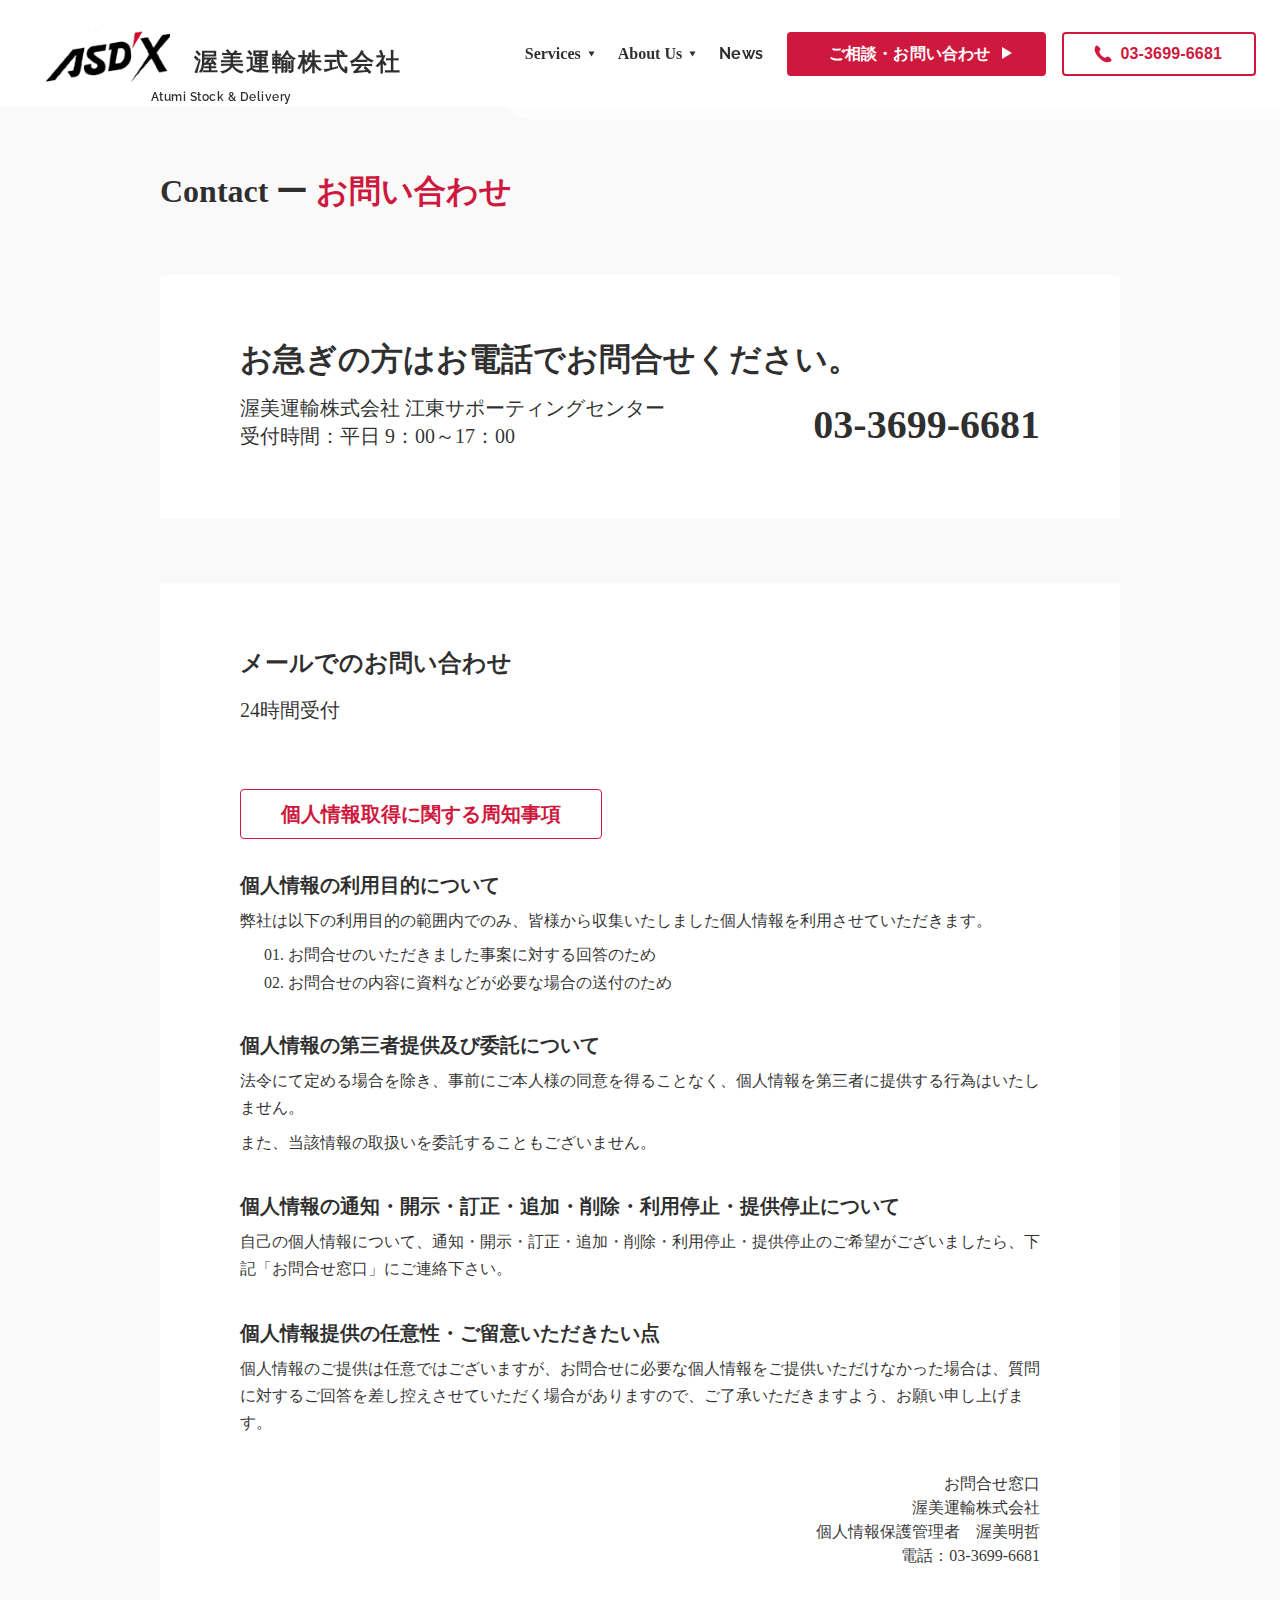
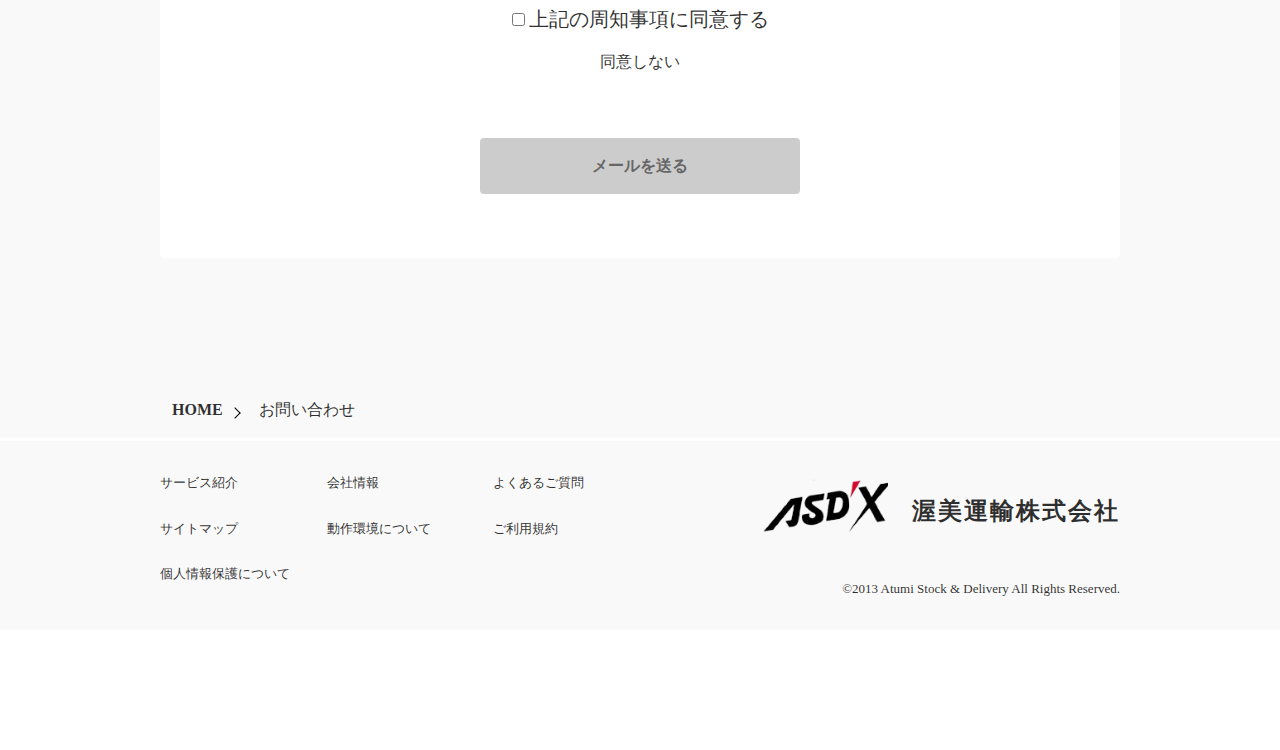
==== commit 5f0b2eb5: "Modified font-size for smart device." ====
--- a/contact.html
+++ b/contact.html
@@ -197,7 +197,7 @@
             <div class="p-contact__mail-agreement">
               <div class="p-contact__mail-agreement-agree">
                 <input id="agreement" type="checkbox" aria-describedby="agreementLabel">
-                <label id="agreementLabel" for="agreement">上記個人情報取得に関する周知事項に同意する</label>
+                <label id="agreementLabel" for="agreement">上記の周知事項に同意する</label>
               </div>
               <div class="p-contact__mail-agreement-disagree">
                 <a href="/">同意しない</a>
--- a/css/style.css
+++ b/css/style.css
@@ -816,7 +816,7 @@
 
 @font-face {
   font-family: "Raleway";
-  src: url("/fonts/Raleway-VariableFont_wght.ttf") format("truetype");
+  src: url("../fonts/Raleway-VariableFont_wght.ttf") format("truetype");
 }
 :root {
   --font-base: Noto Sans JP, sans-serif, "Hiragino Sans", Meiryo;
@@ -1071,20 +1071,25 @@
   margin-top: var(--base-size-128);
   padding: var(--base-size-64) 0;
 }
+@media (max-width: 1119px) {
+  .p-contact {
+    padding: var(--base-size-64) var(--base-size-24);
+    width: 100%;
+  }
+}
 .p-contact__breadcrumb {
   background-color: var(--c-bg-neutral-lighter);
   border-bottom: 3px solid var(--c-border-lightest);
   padding: var(--base-size-64) 0 var(--base-size-16) var(--base-size-24);
 }
-@media (max-width: 1119px) {
-  .p-contact {
-    padding: var(--base-size-64) var(--base-size-24);
-    width: 100%;
-  }
-}
 .p-contact-headding {
   font-size: var(--base-size-32);
 }
+@media (max-width: 991px) {
+  .p-contact-headding {
+    font-size: var(--base-size-24);
+  }
+}
 .p-contact-headding span {
   color: var(--c-general-primary);
 }
@@ -1094,11 +1099,6 @@
 @media (max-width: 991px) {
   .p-contact-headding br {
     display: block;
-  }
-}
-@media (max-width: 991px) {
-  .p-contact-headding {
-    font-size: var(--base-size-24);
   }
 }
 .p-contact__tel {
@@ -1112,6 +1112,14 @@
     padding: var(--base-size-64) var(--base-size-24);
   }
 }
+.p-contact__tel-headding {
+  font-size: var(--base-size-32);
+}
+@media (max-width: 991px) {
+  .p-contact__tel-headding {
+    font-size: var(--base-size-24);
+  }
+}
 .p-contact__tel-inner {
   display: flex;
   margin-top: var(--base-size-16);
@@ -1128,7 +1136,7 @@
 }
 @media (max-width: 1119px) {
   .p-contact__tel-reception p {
-    font-size: var(--base-size-16);
+    font-size: 14px;
   }
 }
 .p-contact__tel-reception p br {
@@ -1151,7 +1159,7 @@
 }
 @media (max-width: 1119px) {
   .p-contact__tel-number a {
-    font-size: var(--base-size-36);
+    font-size: var(--base-size-24);
   }
 }
 .p-contact__tel-number a:hover, .p-contact__tel-number a:focus {
@@ -1171,15 +1179,18 @@
 .p-contact__mail-agreement-agree {
   text-align: center;
 }
-.p-contact__mail-agreement-agree input[type=text], .p-contact__mail-agreement-agree label {
+.p-contact__mail-agreement-agree input[type=text],
+.p-contact__mail-agreement-agree label {
   font-size: var(--base-size-20);
 }
 @media (max-width: 991px) {
-  .p-contact__mail-agreement-agree input[type=text], .p-contact__mail-agreement-agree label {
+  .p-contact__mail-agreement-agree input[type=text],
+  .p-contact__mail-agreement-agree label {
     font-size: var(--base-size-16);
   }
 }
-.p-contact__mail-agreement-agree input[type=text]:hover, .p-contact__mail-agreement-agree label:hover {
+.p-contact__mail-agreement-agree input[type=text]:hover,
+.p-contact__mail-agreement-agree label:hover {
   opacity: 0.8;
 }
 .p-contact__mail-agreement-disagree {
@@ -1233,6 +1244,12 @@
 .p-contact__mail-policy p {
   line-height: 1.7rem;
   margin-bottom: var(--base-size-8);
+}
+@media (max-width: 1119px) {
+  .p-contact__mail-policy p {
+    font-size: 14px;
+    line-height: 1.5rem;
+  }
 }
 .p-contact__mail-policy-heading {
   display: inline-block;
@@ -1405,6 +1422,7 @@
 .p-faq__list-accordion-trigger {
   position: relative;
   color: #000;
+  font-size: var(--base-size-20);
   width: 100%;
   height: 65px;
   line-height: 1.5;
@@ -1419,7 +1437,7 @@
 }
 @media (max-width: 991px) {
   .p-faq__list-accordion-trigger {
-    font-size: var(--base-size-20);
+    font-size: var(--base-size-16);
   }
 }
 .p-faq__list-accordion-trigger-icon {
